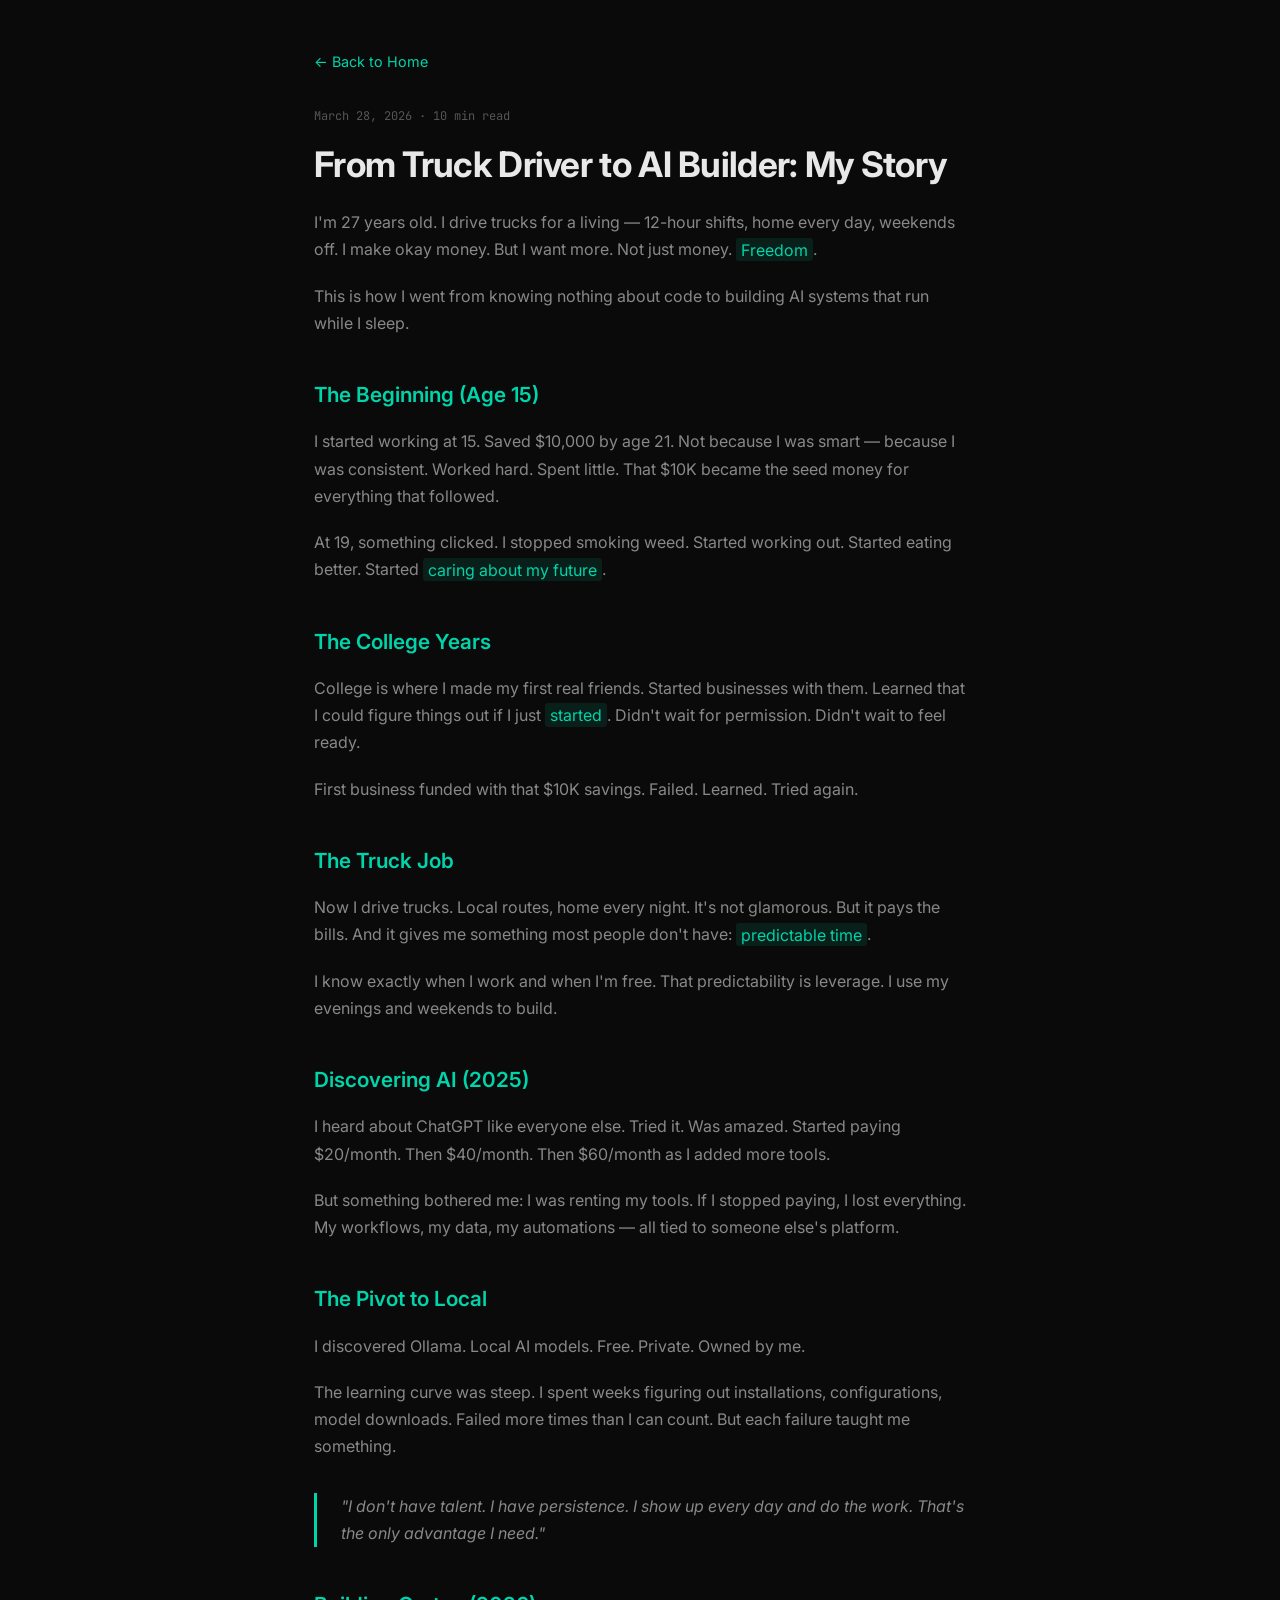
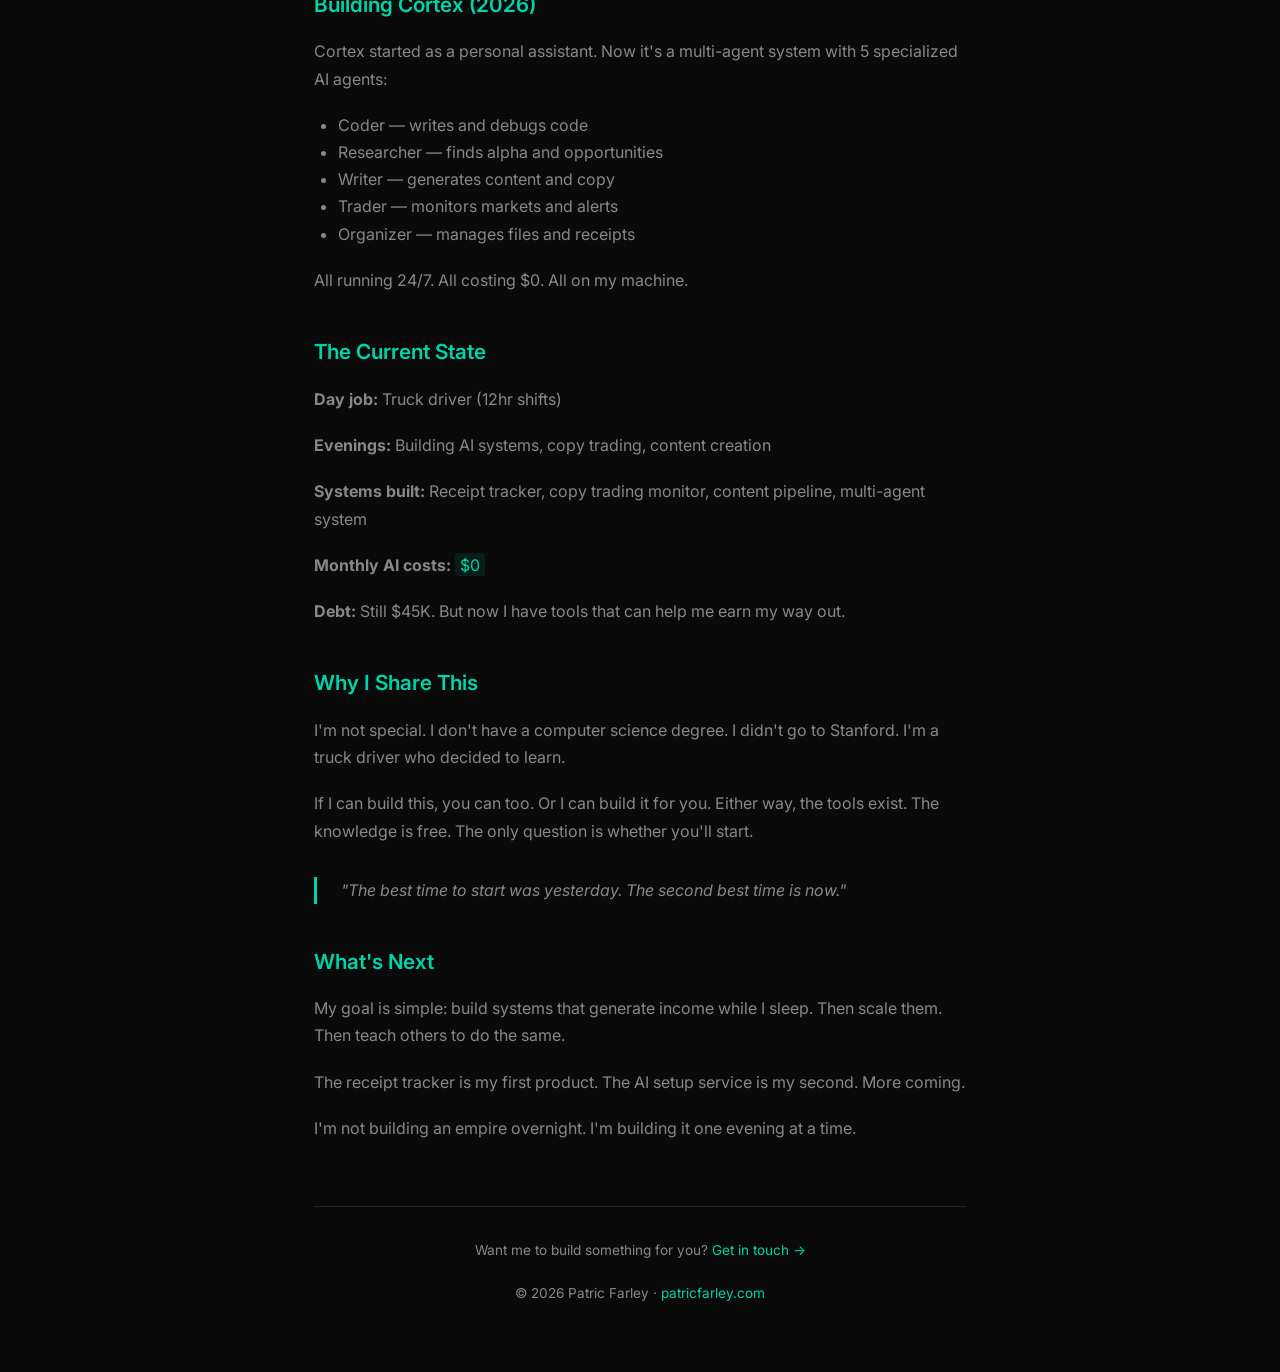
==== article-4.html @ fdcd5e2d "Restructure: Move website files to repo root for GitHub Pages" ====
<!DOCTYPE html>
<html lang="en">
<head>
  <meta charset="UTF-8">
  <meta name="viewport" content="width=device-width, initial-scale=1.0">
  <title>From Truck Driver to AI Builder: My Story · Patric Farley</title>
  <meta name="description" content="Working 12-hour shifts, building in evenings. How I went from zero coding to AI systems.">
  <link href="https://fonts.googleapis.com/css2?family=Inter:wght@300;400;500;600;700&family=JetBrains+Mono:wght@400;500&display=swap" rel="stylesheet">
  <style>
    :root {
      --bg: #0a0a0a; --bg-elevated: #111111; --bg-card: #161616;
      --border: #222222; --text: #e8e8e8; --text-secondary: #888888; --text-muted: #555555;
      --accent: #00d4aa;
    }
    * { margin: 0; padding: 0; box-sizing: border-box; }
    body { font-family: 'Inter', sans-serif; background: var(--bg); color: var(--text); line-height: 1.7; }
    .container { max-width: 700px; margin: 0 auto; padding: 3rem 1.5rem; }
    .back { color: var(--accent); text-decoration: none; font-size: 0.9rem; margin-bottom: 2rem; display: inline-block; }
    .back:hover { text-decoration: underline; }
    .date { font-family: 'JetBrains Mono'; font-size: 0.75rem; color: var(--text-muted); margin-bottom: 1rem; }
    h1 { font-size: 2.2rem; font-weight: 700; line-height: 1.2; margin-bottom: 1.5rem; letter-spacing: -0.02em; }
    h2 { font-size: 1.3rem; font-weight: 600; margin: 2.5rem 0 1rem; color: var(--accent); }
    p { color: var(--text-secondary); margin-bottom: 1.2rem; }
    .highlight { background: rgba(0, 212, 170, 0.1); padding: 0.1rem 0.3rem; border-radius: 3px; color: var(--accent); }
    .quote { border-left: 3px solid var(--accent); padding-left: 1.5rem; margin: 2rem 0; font-style: italic; color: var(--text-secondary); }
    .footer { border-top: 1px solid var(--border); margin-top: 4rem; padding-top: 2rem; text-align: center; color: var(--text-muted); font-size: 0.85rem; }
    .footer a { color: var(--accent); text-decoration: none; }
  </style>
</head>
<body>
  <div class="container">
    <a href="index.html" class="back">← Back to Home</a>
    <div class="date">March 28, 2026 · 10 min read</div>
    <h1>From Truck Driver to AI Builder: My Story</h1>
    
    <p>I'm 27 years old. I drive trucks for a living — 12-hour shifts, home every day, weekends off. I make okay money. But I want more. Not just money. <span class="highlight">Freedom</span>.</p>
    
    <p>This is how I went from knowing nothing about code to building AI systems that run while I sleep.</p>
    
    <h2>The Beginning (Age 15)</h2>
    
    <p>I started working at 15. Saved $10,000 by age 21. Not because I was smart — because I was consistent. Worked hard. Spent little. That $10K became the seed money for everything that followed.</p>
    
    <p>At 19, something clicked. I stopped smoking weed. Started working out. Started eating better. Started <span class="highlight">caring about my future</span>.</p>
    
    <h2>The College Years</h2>
    
    <p>College is where I made my first real friends. Started businesses with them. Learned that I could figure things out if I just <span class="highlight">started</span>. Didn't wait for permission. Didn't wait to feel ready.</p>
    
    <p>First business funded with that $10K savings. Failed. Learned. Tried again.</p>
    
    <h2>The Truck Job</h2>
    
    <p>Now I drive trucks. Local routes, home every night. It's not glamorous. But it pays the bills. And it gives me something most people don't have: <span class="highlight">predictable time</span>.</p>
    
    <p>I know exactly when I work and when I'm free. That predictability is leverage. I use my evenings and weekends to build.</p>
    
    <h2>Discovering AI (2025)</h2>
    
    <p>I heard about ChatGPT like everyone else. Tried it. Was amazed. Started paying $20/month. Then $40/month. Then $60/month as I added more tools.</p>
    
    <p>But something bothered me: I was renting my tools. If I stopped paying, I lost everything. My workflows, my data, my automations — all tied to someone else's platform.</p>
    
    <h2>The Pivot to Local</h2>
    
    <p>I discovered Ollama. Local AI models. Free. Private. Owned by me.</p>
    
    <p>The learning curve was steep. I spent weeks figuring out installations, configurations, model downloads. Failed more times than I can count. But each failure taught me something.</p>
    
    <div class="quote">
      "I don't have talent. I have persistence. I show up every day and do the work. That's the only advantage I need."
    </div>
    
    <h2>Building Cortex (2026)</h2>
    
    <p>Cortex started as a personal assistant. Now it's a multi-agent system with 5 specialized AI agents:</p>
    
    <ul style="color: var(--text-secondary); padding-left: 1.5rem; margin-bottom: 1.2rem;">
      <li>Coder — writes and debugs code</li>
      <li>Researcher — finds alpha and opportunities</li>
      <li>Writer — generates content and copy</li>
      <li>Trader — monitors markets and alerts</li>
      <li>Organizer — manages files and receipts</li>
    </ul>
    
    <p>All running 24/7. All costing $0. All on my machine.</p>
    
    <h2>The Current State</h2>
    
    <p><strong>Day job:</strong> Truck driver (12hr shifts)</p>
    <p><strong>Evenings:</strong> Building AI systems, copy trading, content creation</p>
    <p><strong>Systems built:</strong> Receipt tracker, copy trading monitor, content pipeline, multi-agent system</p>
    <p><strong>Monthly AI costs:</strong> <span class="highlight">$0</span></p>
    <p><strong>Debt:</strong> Still $45K. But now I have tools that can help me earn my way out.</p>
    
    <h2>Why I Share This</h2>
    
    <p>I'm not special. I don't have a computer science degree. I didn't go to Stanford. I'm a truck driver who decided to learn.</p>
    
    <p>If I can build this, you can too. Or I can build it for you. Either way, the tools exist. The knowledge is free. The only question is whether you'll start.</p>
    
    <div class="quote">
      "The best time to start was yesterday. The second best time is now."
    </div>
    
    <h2>What's Next</h2>
    
    <p>My goal is simple: build systems that generate income while I sleep. Then scale them. Then teach others to do the same.</p>
    
    <p>The receipt tracker is my first product. The AI setup service is my second. More coming.</p>
    
    <p>I'm not building an empire overnight. I'm building it one evening at a time.</p>
    
    <div class="footer">
      <p>Want me to build something for you? <a href="index.html#contact">Get in touch →</a></p>
      <p>© 2026 Patric Farley · <a href="index.html">patricfarley.com</a></p>
    </div>
  </div>
</body>
</html>
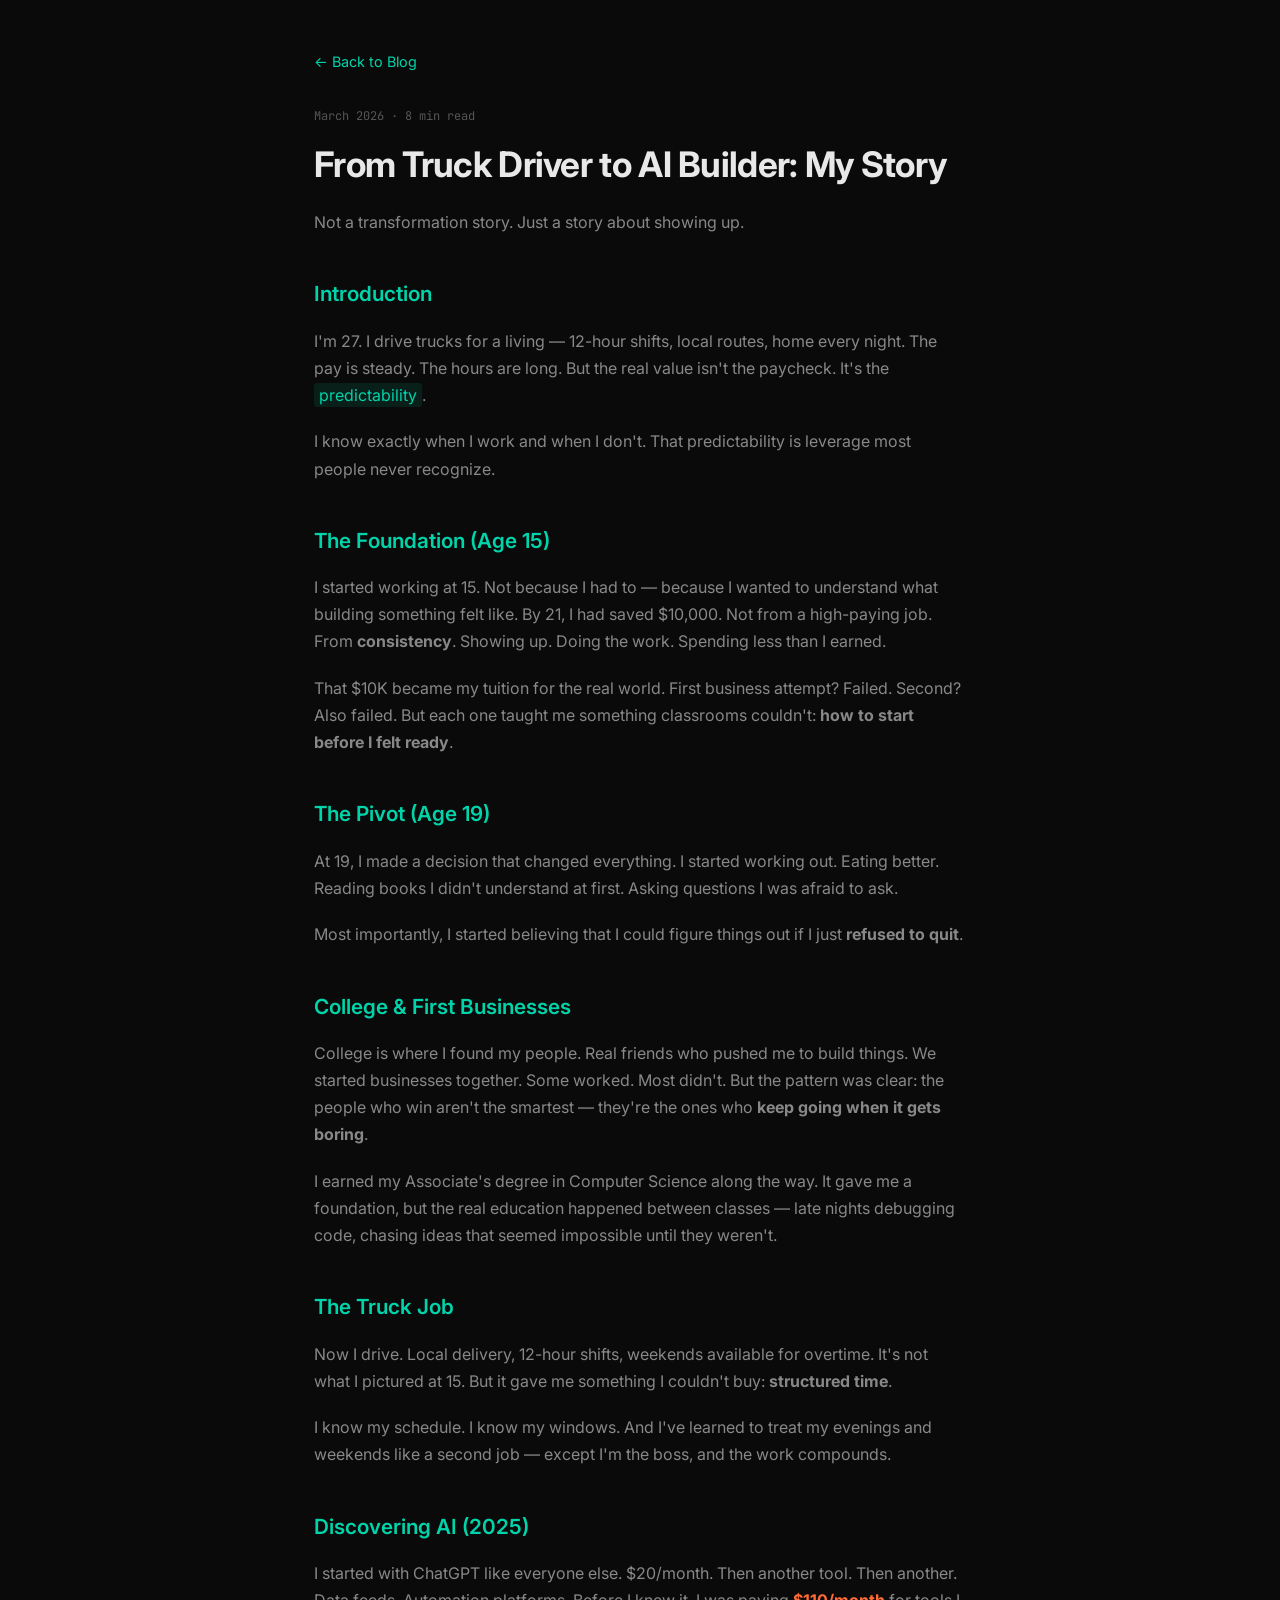
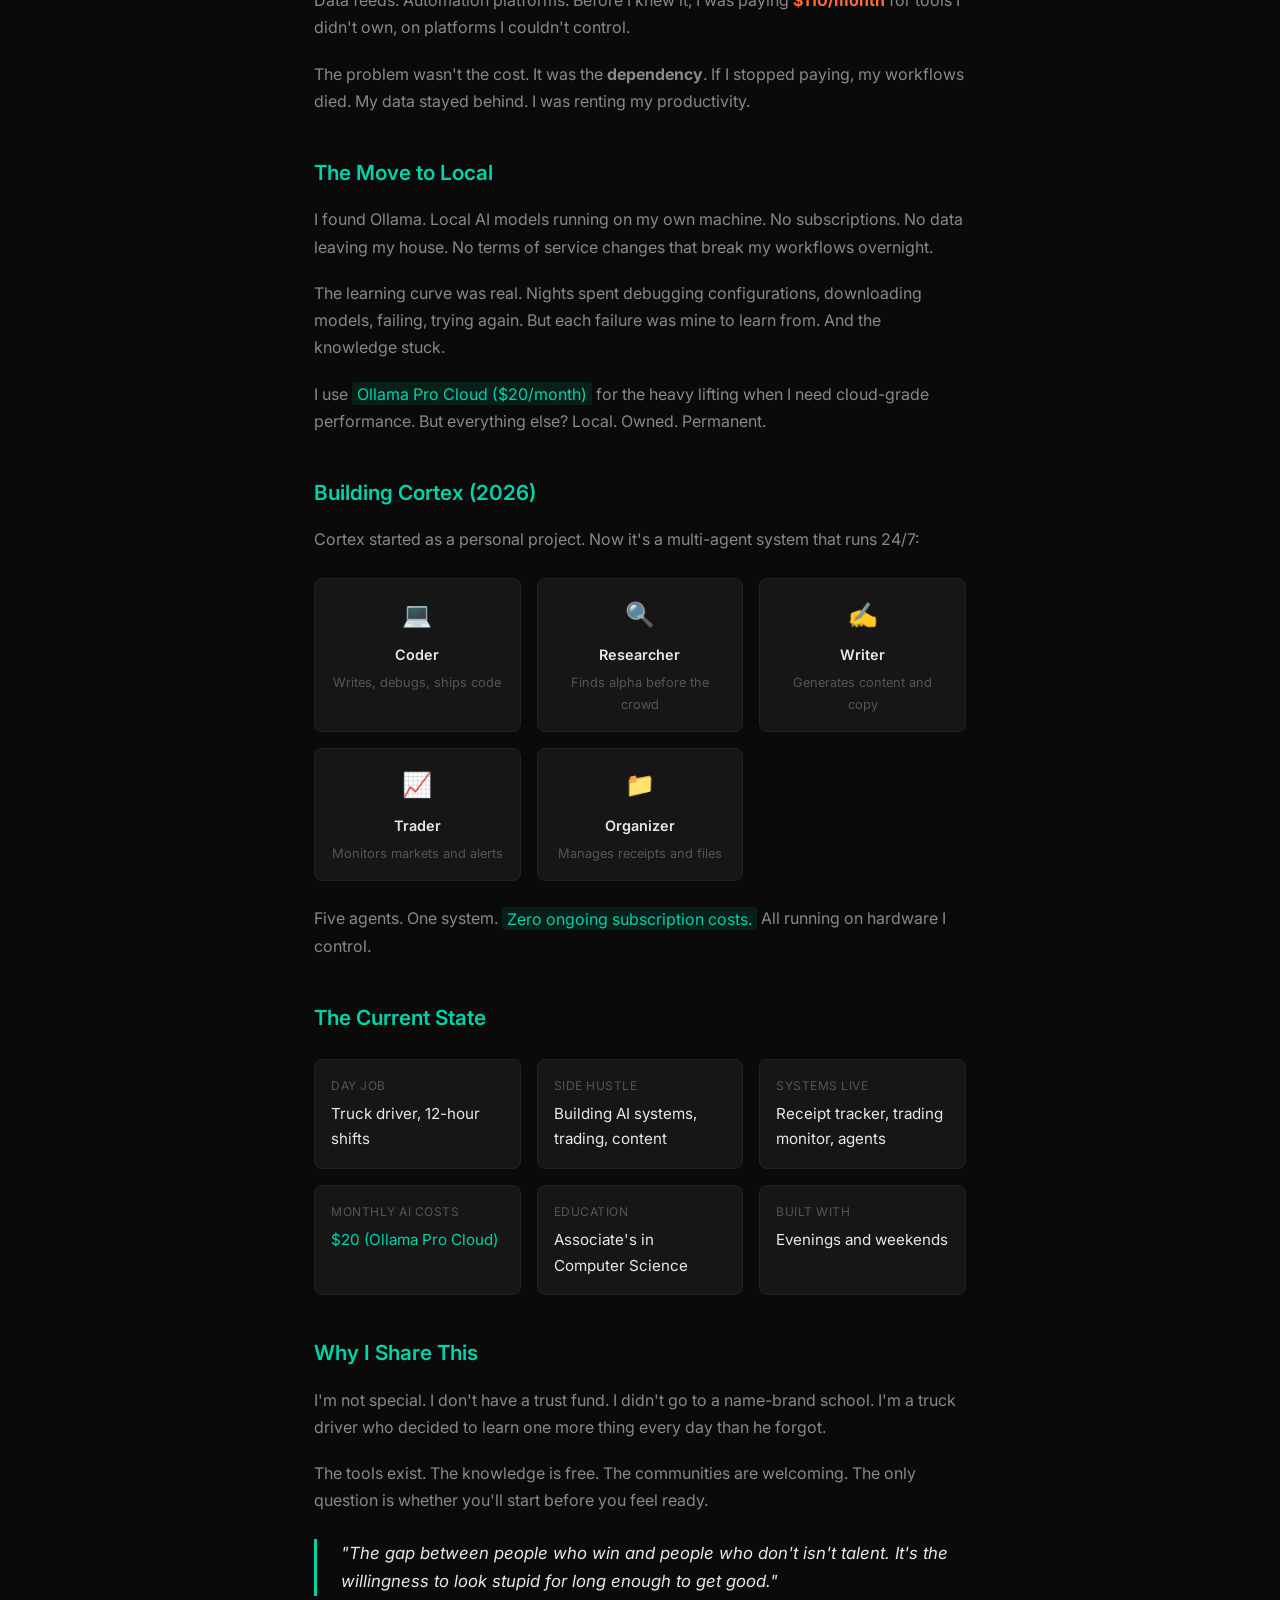
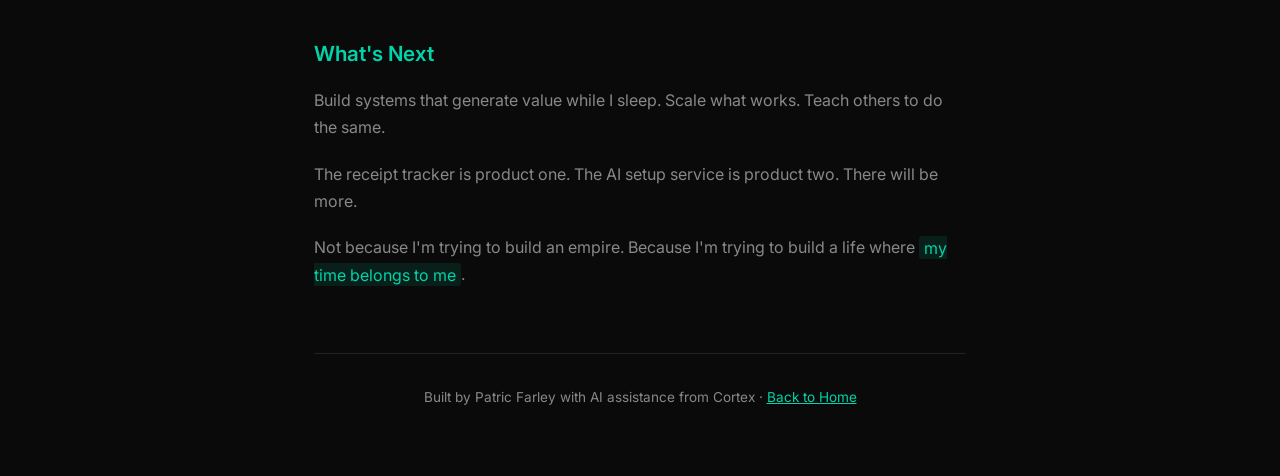
==== commit fe7f86a9: "Remove My Story from main page, make article-4 the full story" ====
--- a/article-4.html
+++ b/article-4.html
@@ -4,13 +4,16 @@
   <meta charset="UTF-8">
   <meta name="viewport" content="width=device-width, initial-scale=1.0">
   <title>From Truck Driver to AI Builder: My Story · Patric Farley</title>
-  <meta name="description" content="Working 12-hour shifts, building in evenings. How I went from zero coding to AI systems.">
+  <meta name="description" content="Not a transformation story. Just a story about showing up. How I went from truck driver to building AI systems that run 24/7.">
+  <meta property="og:title" content="From Truck Driver to AI Builder: My Story">
+  <meta property="og:description" content="Not a transformation story. Just a story about showing up.">
   <link href="https://fonts.googleapis.com/css2?family=Inter:wght@300;400;500;600;700&family=JetBrains+Mono:wght@400;500&display=swap" rel="stylesheet">
   <style>
     :root {
       --bg: #0a0a0a; --bg-elevated: #111111; --bg-card: #161616;
       --border: #222222; --text: #e8e8e8; --text-secondary: #888888; --text-muted: #555555;
-      --accent: #00d4aa;
+      --accent: #00d4aa; --accent-dim: rgba(0, 212, 170, 0.15);
+      --danger: #ff6b35;
     }
     * { margin: 0; padding: 0; box-sizing: border-box; }
     body { font-family: 'Inter', sans-serif; background: var(--bg); color: var(--text); line-height: 1.7; }
@@ -21,100 +24,135 @@
     h1 { font-size: 2.2rem; font-weight: 700; line-height: 1.2; margin-bottom: 1.5rem; letter-spacing: -0.02em; }
     h2 { font-size: 1.3rem; font-weight: 600; margin: 2.5rem 0 1rem; color: var(--accent); }
     p { color: var(--text-secondary); margin-bottom: 1.2rem; }
+    blockquote { border-left: 3px solid var(--accent); padding-left: 1.5rem; margin: 1.5rem 0; color: var(--text); font-style: italic; font-size: 1.05rem; }
     .highlight { background: rgba(0, 212, 170, 0.1); padding: 0.1rem 0.3rem; border-radius: 3px; color: var(--accent); }
-    .quote { border-left: 3px solid var(--accent); padding-left: 1.5rem; margin: 2rem 0; font-style: italic; color: var(--text-secondary); }
+    .agent-grid { display: grid; grid-template-columns: repeat(auto-fit, minmax(180px, 1fr)); gap: 1rem; margin: 1.5rem 0; }
+    .agent-card { background: var(--bg-card); border: 1px solid var(--border); border-radius: 8px; padding: 1rem; text-align: center; }
+    .agent-card .emoji { font-size: 1.5rem; margin-bottom: 0.5rem; }
+    .agent-card .name { font-weight: 600; font-size: 0.9rem; margin-bottom: 0.25rem; }
+    .agent-card .desc { font-size: 0.8rem; color: var(--text-muted); }
+    .state-grid { display: grid; grid-template-columns: repeat(auto-fit, minmax(200px, 1fr)); gap: 1rem; margin: 1.5rem 0; }
+    .state-item { background: var(--bg-card); border: 1px solid var(--border); border-radius: 8px; padding: 1rem; }
+    .state-item .label { font-size: 0.75rem; color: var(--text-muted); text-transform: uppercase; letter-spacing: 0.5px; margin-bottom: 0.25rem; }
+    .state-item .value { font-size: 0.95rem; }
     .footer { border-top: 1px solid var(--border); margin-top: 4rem; padding-top: 2rem; text-align: center; color: var(--text-muted); font-size: 0.85rem; }
-    .footer a { color: var(--accent); text-decoration: none; }
+    a { color: var(--accent); }
   </style>
 </head>
 <body>
   <div class="container">
-    <a href="index.html" class="back">← Back to Home</a>
-    <div class="date">March 28, 2026 · 10 min read</div>
+    <a href="index.html#blog" class="back">← Back to Blog</a>
+    <div class="date">March 2026 · 8 min read</div>
     <h1>From Truck Driver to AI Builder: My Story</h1>
-    
-    <p>I'm 27 years old. I drive trucks for a living — 12-hour shifts, home every day, weekends off. I make okay money. But I want more. Not just money. <span class="highlight">Freedom</span>.</p>
-    
-    <p>This is how I went from knowing nothing about code to building AI systems that run while I sleep.</p>
-    
-    <h2>The Beginning (Age 15)</h2>
-    
-    <p>I started working at 15. Saved $10,000 by age 21. Not because I was smart — because I was consistent. Worked hard. Spent little. That $10K became the seed money for everything that followed.</p>
-    
-    <p>At 19, something clicked. I stopped smoking weed. Started working out. Started eating better. Started <span class="highlight">caring about my future</span>.</p>
-    
-    <h2>The College Years</h2>
-    
-    <p>College is where I made my first real friends. Started businesses with them. Learned that I could figure things out if I just <span class="highlight">started</span>. Didn't wait for permission. Didn't wait to feel ready.</p>
-    
-    <p>First business funded with that $10K savings. Failed. Learned. Tried again.</p>
-    
+
+    <p>Not a transformation story. Just a story about showing up.</p>
+
+    <h2>Introduction</h2>
+    <p>I'm 27. I drive trucks for a living — 12-hour shifts, local routes, home every night. The pay is steady. The hours are long. But the real value isn't the paycheck. It's the <span class="highlight">predictability</span>.</p>
+    <p>I know exactly when I work and when I don't. That predictability is leverage most people never recognize.</p>
+
+    <h2>The Foundation (Age 15)</h2>
+    <p>I started working at 15. Not because I had to — because I wanted to understand what building something felt like. By 21, I had saved $10,000. Not from a high-paying job. From <strong>consistency</strong>. Showing up. Doing the work. Spending less than I earned.</p>
+    <p>That $10K became my tuition for the real world. First business attempt? Failed. Second? Also failed. But each one taught me something classrooms couldn't: <strong>how to start before I felt ready</strong>.</p>
+
+    <h2>The Pivot (Age 19)</h2>
+    <p>At 19, I made a decision that changed everything. I started working out. Eating better. Reading books I didn't understand at first. Asking questions I was afraid to ask.</p>
+    <p>Most importantly, I started believing that I could figure things out if I just <strong>refused to quit</strong>.</p>
+
+    <h2>College & First Businesses</h2>
+    <p>College is where I found my people. Real friends who pushed me to build things. We started businesses together. Some worked. Most didn't. But the pattern was clear: the people who win aren't the smartest — they're the ones who <strong>keep going when it gets boring</strong>.</p>
+    <p>I earned my Associate's degree in Computer Science along the way. It gave me a foundation, but the real education happened between classes — late nights debugging code, chasing ideas that seemed impossible until they weren't.</p>
+
     <h2>The Truck Job</h2>
-    
-    <p>Now I drive trucks. Local routes, home every night. It's not glamorous. But it pays the bills. And it gives me something most people don't have: <span class="highlight">predictable time</span>.</p>
-    
-    <p>I know exactly when I work and when I'm free. That predictability is leverage. I use my evenings and weekends to build.</p>
-    
+    <p>Now I drive. Local delivery, 12-hour shifts, weekends available for overtime. It's not what I pictured at 15. But it gave me something I couldn't buy: <strong>structured time</strong>.</p>
+    <p>I know my schedule. I know my windows. And I've learned to treat my evenings and weekends like a second job — except I'm the boss, and the work compounds.</p>
+
     <h2>Discovering AI (2025)</h2>
-    
-    <p>I heard about ChatGPT like everyone else. Tried it. Was amazed. Started paying $20/month. Then $40/month. Then $60/month as I added more tools.</p>
-    
-    <p>But something bothered me: I was renting my tools. If I stopped paying, I lost everything. My workflows, my data, my automations — all tied to someone else's platform.</p>
-    
-    <h2>The Pivot to Local</h2>
-    
-    <p>I discovered Ollama. Local AI models. Free. Private. Owned by me.</p>
-    
-    <p>The learning curve was steep. I spent weeks figuring out installations, configurations, model downloads. Failed more times than I can count. But each failure taught me something.</p>
-    
-    <div class="quote">
-      "I don't have talent. I have persistence. I show up every day and do the work. That's the only advantage I need."
+    <p>I started with ChatGPT like everyone else. $20/month. Then another tool. Then another. Data feeds. Automation platforms. Before I knew it, I was paying <strong style="color: #ff6b35;">$110/month</strong> for tools I didn't own, on platforms I couldn't control.</p>
+    <p>The problem wasn't the cost. It was the <strong>dependency</strong>. If I stopped paying, my workflows died. My data stayed behind. I was renting my productivity.</p>
+
+    <h2>The Move to Local</h2>
+    <p>I found Ollama. Local AI models running on my own machine. No subscriptions. No data leaving my house. No terms of service changes that break my workflows overnight.</p>
+    <p>The learning curve was real. Nights spent debugging configurations, downloading models, failing, trying again. But each failure was mine to learn from. And the knowledge stuck.</p>
+    <p>I use <span class="highlight">Ollama Pro Cloud ($20/month)</span> for the heavy lifting when I need cloud-grade performance. But everything else? Local. Owned. Permanent.</p>
+
+    <h2>Building Cortex (2026)</h2>
+    <p>Cortex started as a personal project. Now it's a multi-agent system that runs 24/7:</p>
+
+    <div class="agent-grid">
+      <div class="agent-card">
+        <div class="emoji">💻</div>
+        <div class="name">Coder</div>
+        <div class="desc">Writes, debugs, ships code</div>
+      </div>
+      <div class="agent-card">
+        <div class="emoji">🔍</div>
+        <div class="name">Researcher</div>
+        <div class="desc">Finds alpha before the crowd</div>
+      </div>
+      <div class="agent-card">
+        <div class="emoji">✍️</div>
+        <div class="name">Writer</div>
+        <div class="desc">Generates content and copy</div>
+      </div>
+      <div class="agent-card">
+        <div class="emoji">📈</div>
+        <div class="name">Trader</div>
+        <div class="desc">Monitors markets and alerts</div>
+      </div>
+      <div class="agent-card">
+        <div class="emoji">📁</div>
+        <div class="name">Organizer</div>
+        <div class="desc">Manages receipts and files</div>
+      </div>
     </div>
-    
-    <h2>Building Cortex (2026)</h2>
-    
-    <p>Cortex started as a personal assistant. Now it's a multi-agent system with 5 specialized AI agents:</p>
-    
-    <ul style="color: var(--text-secondary); padding-left: 1.5rem; margin-bottom: 1.2rem;">
-      <li>Coder — writes and debugs code</li>
-      <li>Researcher — finds alpha and opportunities</li>
-      <li>Writer — generates content and copy</li>
-      <li>Trader — monitors markets and alerts</li>
-      <li>Organizer — manages files and receipts</li>
-    </ul>
-    
-    <p>All running 24/7. All costing $0. All on my machine.</p>
-    
+
+    <p>Five agents. One system. <span class="highlight">Zero ongoing subscription costs.</span> All running on hardware I control.</p>
+
     <h2>The Current State</h2>
-    
-    <p><strong>Day job:</strong> Truck driver (12hr shifts)</p>
-    <p><strong>Evenings:</strong> Building AI systems, copy trading, content creation</p>
-    <p><strong>Systems built:</strong> Receipt tracker, copy trading monitor, content pipeline, multi-agent system</p>
-    <p><strong>Monthly AI costs:</strong> <span class="highlight">$0</span></p>
-    <p><strong>Debt:</strong> Still $45K. But now I have tools that can help me earn my way out.</p>
-    
+    <div class="state-grid">
+      <div class="state-item">
+        <div class="label">Day Job</div>
+        <div class="value">Truck driver, 12-hour shifts</div>
+      </div>
+      <div class="state-item">
+        <div class="label">Side Hustle</div>
+        <div class="value">Building AI systems, trading, content</div>
+      </div>
+      <div class="state-item">
+        <div class="label">Systems Live</div>
+        <div class="value">Receipt tracker, trading monitor, agents</div>
+      </div>
+      <div class="state-item">
+        <div class="label">Monthly AI Costs</div>
+        <div class="value" style="color: var(--accent);">$20 (Ollama Pro Cloud)</div>
+      </div>
+      <div class="state-item">
+        <div class="label">Education</div>
+        <div class="value">Associate's in Computer Science</div>
+      </div>
+      <div class="state-item">
+        <div class="label">Built With</div>
+        <div class="value">Evenings and weekends</div>
+      </div>
+    </div>
+
     <h2>Why I Share This</h2>
-    
-    <p>I'm not special. I don't have a computer science degree. I didn't go to Stanford. I'm a truck driver who decided to learn.</p>
-    
-    <p>If I can build this, you can too. Or I can build it for you. Either way, the tools exist. The knowledge is free. The only question is whether you'll start.</p>
-    
-    <div class="quote">
-      "The best time to start was yesterday. The second best time is now."
-    </div>
-    
+    <p>I'm not special. I don't have a trust fund. I didn't go to a name-brand school. I'm a truck driver who decided to learn one more thing every day than he forgot.</p>
+    <p>The tools exist. The knowledge is free. The communities are welcoming. The only question is whether you'll start before you feel ready.</p>
+
+    <blockquote>
+      "The gap between people who win and people who don't isn't talent. It's the willingness to look stupid for long enough to get good."
+    </blockquote>
+
     <h2>What's Next</h2>
-    
-    <p>My goal is simple: build systems that generate income while I sleep. Then scale them. Then teach others to do the same.</p>
-    
-    <p>The receipt tracker is my first product. The AI setup service is my second. More coming.</p>
-    
-    <p>I'm not building an empire overnight. I'm building it one evening at a time.</p>
-    
+    <p>Build systems that generate value while I sleep. Scale what works. Teach others to do the same.</p>
+    <p>The receipt tracker is product one. The AI setup service is product two. There will be more.</p>
+    <p>Not because I'm trying to build an empire. Because I'm trying to build a life where <span class="highlight">my time belongs to me</span>.</p>
+
     <div class="footer">
-      <p>Want me to build something for you? <a href="index.html#contact">Get in touch →</a></p>
-      <p>© 2026 Patric Farley · <a href="index.html">patricfarley.com</a></p>
+      <p>Built by Patric Farley with AI assistance from Cortex · <a href="index.html">Back to Home</a></p>
     </div>
   </div>
 </body>
-</html>
+</html>
